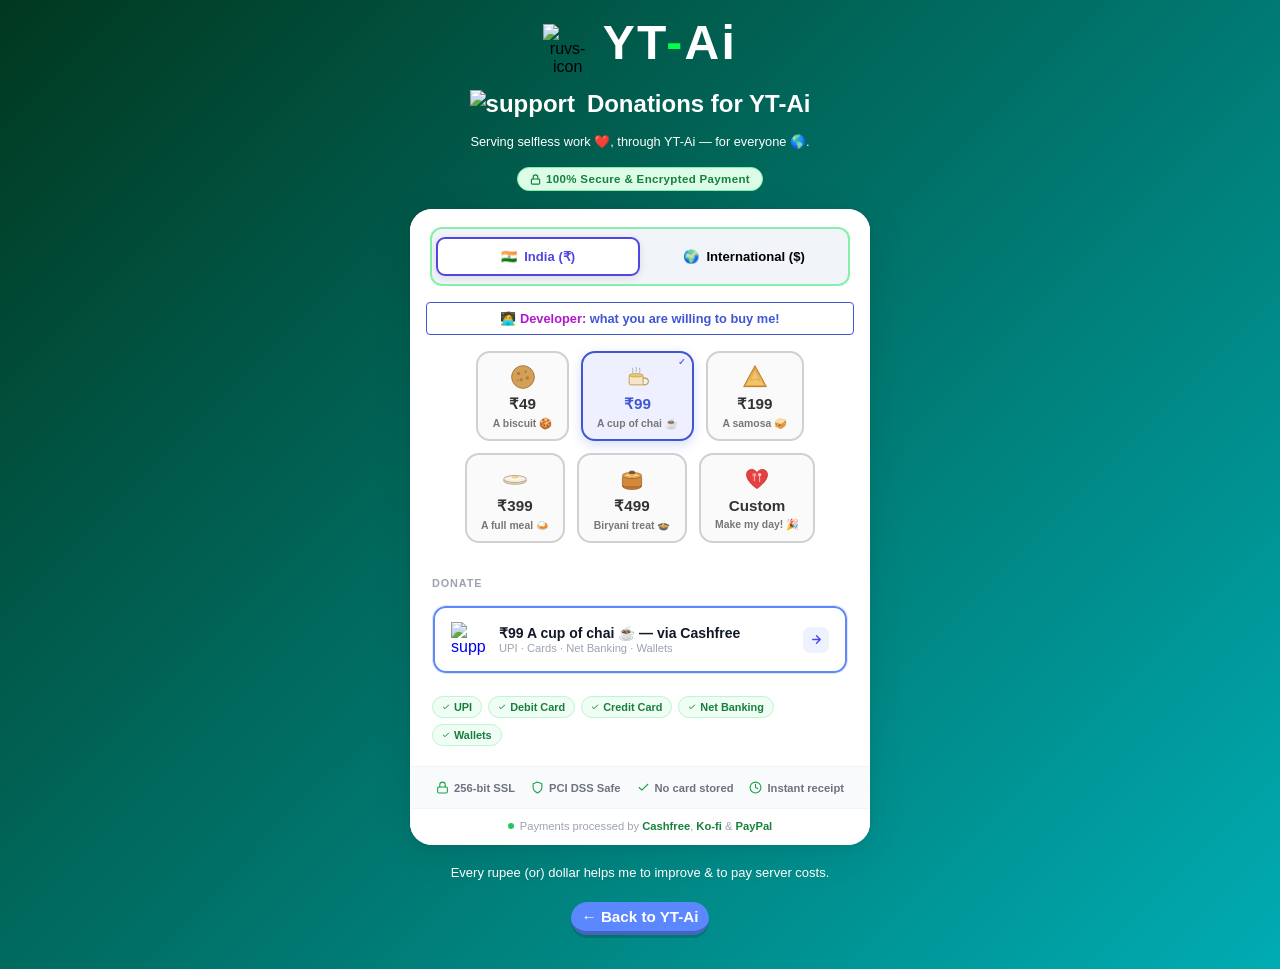
==== donation/index.html @ 8288aa3a "Add PageView analytics and update paths for yt-converter rename. Co-authored-by: Cursor <cursoragent" ====
<!DOCTYPE html>
<html lang="en">

<head>
    <meta charset="UTF-8" />
    <meta name="viewport" content="width=device-width, initial-scale=1.0" />
    <title>Donation for YT-Ai ❤️</title>
    <meta property="og:type" content="website">
    <meta property="og:site_name" content="Ruvs Tools">
    <meta property="og:title" content="Donation for YT-Ai ❤️">
    <meta property="og:description"
        content="YT-Ai runs on reader support — no ads, no paywalls. If our free tools have helped you, consider donating. Even ₹49 or $1 makes a real difference.">
    <meta property="og:url" content="https://melamrahul.github.io/yt-ai/donation/">
    <meta property="og:image" content="https://melamrahul.github.io/yt-ai/yt-ai-icon.png">
    <meta property="og:image:type" content="image/png">
    <meta property="og:image:width" content="1200">
    <meta property="og:image:height" content="630">
    <meta property="og:image:alt" content="Support YT-Ai — Free Tools, Forever">
    <meta property="og:locale" content="en_US">
    <meta name="robots" content="noindex, nofollow">
    <meta name="googlebot" content="noindex, follow">
    <meta property="article:modified_time" content="2026-06-19T07:10:00+05:30">
    <link rel="icon" type="image/png" sizes="32x32" href="https://melamrahul.github.io/yt-ai/yt-ai-icon.png">
    <link rel="icon" type="image/png" sizes="16x16" href="https://melamrahul.github.io/yt-ai/yt-ai-icon.png">
    <link rel="icon" type="image/png" sizes="96x96" href="https://melamrahul.github.io/yt-ai/yt-ai-icon.png">
    <link rel="apple-touch-icon" sizes="180x180" href="https://melamrahul.github.io/yt-ai/yt-ai-icon.png">
    <link rel="stylesheet" href="/yt-converter/donation/index.css?v=1.3">
    <script src="/chunk/scripts/sentinel.js?v=1.3" defer></script>
    <script defer data-domain="limbuilder.github.io/yt-converter" src="https://app.pageview.app/js/script.js"></script>
    <style>
        *,
        *::before,
        *::after {
            box-sizing: border-box;
            margin: 0;
            padding: 0;
        }

        @font-face {
            font-family: 'Fredoka';
            src: url('https://fonts.gstatic.com/s/fredoka/v17/X7n64b87HvSqjb_WIi2yDCRwoQ_k7367_DWu89U.woff2') format('woff2');
            font-weight: 800;
            font-style: normal;
            font-display: swap;
        }

        body {
            min-height: 100vh;
            background: linear-gradient(135deg, #01381f, #00ACB3);
            font-family: -apple-system, BlinkMacSystemFont, 'Segoe UI', Roboto, sans-serif;
            display: flex;
            align-items: center;
            justify-content: center;
            padding: 24px 16px 40px;
            -webkit-font-smoothing: antialiased;
        }

        .page-wrap {
            width: 100%;
            max-width: 460px;
            display: flex;
            flex-direction: column;
            align-items: center;
            gap: 18px;
        }

        .brand {
            text-align: center;
        }

        .brand-logo {
            width: 48px;
            height: 48px;
            background: linear-gradient(135deg, #6366f1, #8b5cf6);
            border-radius: 14px;
            display: inline-flex;
            align-items: center;
            justify-content: center;
            font-size: 22px;
            box-shadow: 0 6px 20px rgba(99, 102, 241, .35);
            margin-bottom: 10px;
        }

        .brand h1 {
            font-size: 1.35rem;
            font-weight: 800;
            color: #1e1b4b;
            letter-spacing: -.02em;
        }

        .brand p {
            font-size: .8rem;
            color: #6b7280;
            margin-top: 3px;
        }

        /* â”€â”€ SECURE TAG (top) â”€â”€ */
        .secure-tag {
            display: inline-flex;
            align-items: center;
            gap: 5px;
            background: #dcfce7;
            border: 1px solid #86efac;
            border-radius: 20px;
            padding: 5px 12px;
            font-size: .72rem;
            font-weight: 700;
            color: #15803d;
            letter-spacing: .03em;
        }

        .card {
            width: 100%;
            background: #fff;
            border-radius: 22px;
            box-shadow: 0 8px 40px rgba(0, 0, 0, .09), 0 2px 8px rgba(0, 0, 0, .05);
            overflow: hidden;
        }

        .tabs-wrap {
            padding: 18px 20px 0;
            background: #fff;
        }

        .tabs {
            display: flex;
            background: #f1f5f9;
            border-radius: 12px;
            border: 2px solid #86efac;
            padding-top: 8px;
            padding-bottom: 8px;
            padding-left: 4px;
            padding-right: 4px;
            gap: 4px;
        }

        .tab {
            flex: 1;
            display: flex;
            align-items: center;
            justify-content: center;
            gap: 6px;
            padding: 10px 12px;
            font-size: .82rem;
            font-weight: 700;
            color: black;
            cursor: pointer;
            border-radius: 9px;
            transition: all .22s;
            user-select: none;
            white-space: nowrap;
        }

        .tab.active {
            background: #fff;
            color: #4f46e5;
            border: 2px solid #4f46e5;
            box-shadow: 0 2px 8px rgba(0, 0, 0, .10);
        }

        .tab:hover:not(.active) {
            color: #374151;
        }

        .panel {
            display: none;
        }

        .panel.active {
            display: block;
        }

        .panel-inner {
            padding: 22px 22px 0;
        }

        .field-label {
            font-size: .68rem;
            font-weight: 800;
            color: #9ca3af;
            letter-spacing: .08em;
            text-transform: uppercase;
            margin-bottom: 10px;
        }

        .chips {
            display: grid;
            grid-template-columns: repeat(3, 1fr);
            gap: 8px;
            margin-bottom: 20px;
        }

        .chip {
            padding: 11px 6px;
            text-align: center;
            border: 1.5px solid #e5e7eb;
            border-radius: 10px;
            font-size: .88rem;
            font-weight: 700;
            color: #374151;
            cursor: pointer;
            background: #fafafa;
            transition: all .17s;
            position: relative;
        }

        .chip:hover {
            border-color: #a5b4fc;
            background: #eef2ff;
            color: #4f46e5;
        }

        .chip.active {
            border-color: #4f46e5;
            background: #eef2ff;
            color: #4338ca;
            box-shadow: 0 0 0 3px rgba(79, 70, 229, .1);
        }

        .chip.active::after {
            content: '✓';
            position: absolute;
            top: 3px;
            right: 6px;
            font-size: .58rem;
            color: #6366f1;
        }

        .divider {
            height: 1px;
            background: #f1f5f9;
            margin: 0 22px;
        }

        .methods-wrap {
            padding: 18px 22px 22px;
        }

        .method-card {
            border: 1.5px solid #e5e7eb;
            border-radius: 13px;
            overflow: hidden;
            margin-bottom: 8px;
            transition: border-color .18s, box-shadow .18s;
        }

        .method-card:last-child {
            margin-bottom: 0;
        }

        .method-card:hover {
            border-color: #a5b4fc;
            box-shadow: 0 4px 16px rgba(99, 102, 241, .1);
        }

        .method-btn {
            display: flex;
            align-items: center;
            gap: 13px;
            width: 100%;
            padding: 14px 16px;
            text-decoration: none;
            background: #fff;
            border-radius: 13px;
            border: 2px solid #5b87ff;
            cursor: pointer;
            transition: background .15s;
        }

        .method-btn:hover {
            background: #fafbff;
        }

        .method-icon {
            width: 38px;
            height: 38px;
            border-radius: 9px;
            display: flex;
            align-items: center;
            justify-content: center;
            flex-shrink: 0;
        }

        .icon-rzp {
            background: #eef2ff;
        }

        .icon-kofi {
            background: #fff1f1;
        }

        .icon-pp {
            background: #eff6ff;
        }

        .method-info {
            flex: 1;
            text-align: left;
        }

        .method-name {
            font-size: .875rem;
            font-weight: 700;
            color: #111827;
        }

        .method-desc {
            font-size: .7rem;
            color: #9ca3af;
            margin-top: 1px;
        }

        .method-arrow {
            width: 26px;
            height: 26px;
            background: #eef2ff;
            border-radius: 7px;
            display: flex;
            align-items: center;
            justify-content: center;
            flex-shrink: 0;
            transition: background .15s, transform .15s;
        }

        .method-btn:hover .method-arrow {
            background: #4f46e5;
            transform: translateX(2px);
        }

        .method-btn:hover .method-arrow path {
            stroke: #fff;
        }

        .or-sep {
            display: flex;
            align-items: center;
            gap: 10px;
            margin: 8px 0;
        }

        .or-line {
            flex: 1;
            height: 1px;
            background: #f1f5f9;
        }

        .or-text {
            font-size: .68rem;
            font-weight: 700;
            color: #5b87ff;
            letter-spacing: .05em;
        }

        .badge-row {
            display: flex;
            flex-wrap: wrap;
            gap: 6px;
            padding: 0 22px 20px;
        }

        .badge {
            display: inline-flex;
            align-items: center;
            gap: 4px;
            background: #f0fdf4;
            border: 1px solid #bbf7d0;
            color: #15803d;
            font-size: .68rem;
            font-weight: 700;
            padding: 4px 9px;
            border-radius: 20px;
        }

        .trust-row {
            display: flex;
            align-items: center;
            justify-content: center;
            flex-wrap: wrap;
            gap: 16px;
            padding: 14px 22px;
            background: #f9fafb;
            border-top: 1px solid #f1f5f9;
        }

        .trust-item {
            display: flex;
            align-items: center;
            gap: 5px;
            font-size: .7rem;
            font-weight: 600;
            color: #6b7280;
        }

        .trust-item svg {
            flex-shrink: 0;
        }

        .seal {
            display: flex;
            align-items: center;
            justify-content: center;
            gap: 6px;
            padding: 11px 22px 13px;
            background: #fff;
            border-top: 1px solid #f1f5f9;
        }

        .seal-dot {
            width: 6px;
            height: 6px;
            background: #22c55e;
            border-radius: 50%;
            animation: blink 2s infinite;
        }

        @keyframes blink {

            0%,
            100% {
                opacity: 1;
                transform: scale(1);
            }

            50% {
                opacity: .4;
                transform: scale(.75);
            }
        }

        .seal-text {
            font-size: .7rem;
            color: #9ca3af;
            font-weight: 500;
        }

        .seal-text strong {
            color: #15803d;
            font-weight: 700;
        }

        .bottom-note {
            text-align: center;
            font-size: .73rem;
            color: #9ca3af;
            line-height: 1.6;
        }

        .bottom-note a {
            color: #6366f1;
            text-decoration: none;
            font-weight: 600;
        }

        @media (max-width: 380px) {
            .panel-inner {
                padding: 18px 16px 0;
            }

            .methods-wrap {
                padding: 16px 16px 18px;
            }

            .badge-row {
                padding: 0 16px 16px;
            }

            .tabs-wrap {
                padding: 14px 14px 0;
            }
        }

        .panel-inner {
            font-family: sans-serif;
            padding: 1rem;
        }

        .field-label {
            text-align: left;
            font-weight: 600;
            margin-top: -20px;
            margin-bottom: 1rem;
        }

        .fiele-label {
            text-align: center;
            font-weight: 600;
            margin: 0 auto 1rem;
            text-transform: none;
            font-size: 0.8rem;
            color: #4057d4;
            border: 1px solid #4057d4;
            padding: 0.5rem;
            border-radius: 0.25rem;
        }

        #inr-chips {
            display: flex;
            flex-wrap: wrap;
            gap: 0.75rem;
            justify-content: center;
        }

        .chip {
            display: flex;
            flex-direction: column;
            align-items: center;
            gap: 4px;
            padding: 0.6rem 0.9rem;
            border: 2px solid #d0d0d0;
            border-radius: 14px;
            cursor: pointer;
            background: #fafafa;
            transition: all 0.2s ease;
            min-width: 72px;
            text-align: center;
        }

        .chip span {
            font-size: 0.95rem;
            font-weight: 700;
            color: #333;
        }

        .chip small {
            font-size: 0.65rem;
            color: #777;
            white-space: nowrap;
        }

        .chip:hover {
            border-color: #4057d4;
            background: #eef0ff;
            transform: translateY(-2px);
            box-shadow: 0 4px 12px rgba(64, 87, 212, 0.15);
        }

        .chip.active {
            border-color: #4057d4;
            background: #eef0ff;
            box-shadow: 0 4px 12px rgba(64, 87, 212, 0.2);
        }

        .chip.active span {
            color: #4057d4;
        }

        .brand {
            text-align: center;
        }

        .logo-area {
            display: flex;
            align-items: center;
            gap: 10px;
            justify-content: center;
        }

        .donation-icon {
            width: 35px;
            height: 35px;
            object-fit: contain;
        }

        .btn-go {
            background: #5b87ff;
            color: white;
            border: none;
            padding: 12px 20px;
            font-weight: 800;
            font-size: 0.95rem;
            text-transform: uppercase;
            cursor: pointer;
            border-radius: 20px;
            white-space: nowrap;
            border-bottom: 4px solid rgba(0, 0, 0, 0.25);
            box-shadow: 0 3px 0 rgba(0, 0, 0, 0.15);
            transition: transform 0.05s ease, box-shadow 0.05s ease;
            font-family: inherit;
        }

        .btn-go:hover {
            opacity: 0.9;
        }

        .btn-go:active {
            transform: translateY(3px);
            box-shadow: 0 0 0 rgba(0, 0, 0, 0.15);
            border-bottom: 1px solid rgba(0, 0, 0, 0.25);
        }
    </style>
</head>

<body>
    <div class="page-wrap">
        <div class="brand">
            <div class="logo-area">
                <img src="https://melamrahul.github.io/yt-ai/yt-ai-icon.png" alt="ruvs-icon" height="50px" width="50px"
                    style="margin-left:0px">
                <div class="header-title">
                    <a href="/yt-converter/" style="text-decoration:none;">
                        <h1 class="logo-title"
                            style="font-size:3rem;font-weight: bold; font-family:'Fredoka',sans-serif;margin-top:-0.8rem; color: white; letter-spacing:0.05em;"
                            translate="no">
                            YT<span style="color:#00ff48">-</span>Ai</h1>
                    </a>
                </div>
            </div>
            <h2 style="margin-top: 1rem; color: white;"><img
                    src="https://www.ruvs.in/resos/common/assets/donation-box-hands.png" alt="support"
                    class="donation-icon" style="margin-bottom: -5px; ">&ensp;Donations for YT-Ai</h2>
            <p style="margin-top: 1rem; color: white;">Serving selfless work ❤️, through YT-Ai — for everyone 🌎.</p>
        </div>
        <div class="secure-tag">
            <svg width="11" height="11" viewBox="0 0 24 24" fill="none" stroke="#15803d" stroke-width="2.5"
                stroke-linecap="round" stroke-linejoin="round">
                <rect x="3" y="11" width="18" height="11" rx="2" />
                <path d="M7 11V7a5 5 0 0 1 10 0v4" />
            </svg>
            100% Secure &amp; Encrypted Payment
        </div>
        <div class="card">
            <div class="tabs-wrap">
                <div class="tabs">
                    <div class="tab active" onclick="switchTab('inr')" id="tab-inr">
                        🇮🇳 &nbsp;India (₹)
                    </div>
                    <div class="tab" onclick="switchTab('usd')" id="tab-usd">
                        🌍 &nbsp;International ($)
                    </div>
                </div>
            </div>
            <div class="panel active" id="panel-inr">
                <div class="panel-inner">
                    <div class="fiele-label">
                        🧑‍💻 <span style="color: rgb(179, 23, 203);">Developer:</span> what you are willing to buy me!
                    </div>
                    <div class="chips" id="inr-chips">

                        <div class="chip" data-url="https://payments.cashfree.com/forms/ruvs-donation-49">
                            <svg xmlns="http://www.w3.org/2000/svg" viewBox="0 0 64 64" width="28" height="28">
                                <!-- Biscuit / Cookie -->
                                <circle cx="32" cy="32" r="26" fill="#d4a055" stroke="#a0703a" stroke-width="2" />
                                <circle cx="22" cy="24" r="4" fill="#a0703a" opacity="0.7" />
                                <circle cx="38" cy="20" r="3" fill="#a0703a" opacity="0.7" />
                                <circle cx="28" cy="38" r="3.5" fill="#a0703a" opacity="0.7" />
                                <circle cx="42" cy="34" r="4" fill="#a0703a" opacity="0.7" />
                                <circle cx="20" cy="40" r="2.5" fill="#a0703a" opacity="0.7" />
                            </svg>
                            <span>₹49</span>
                            <small>A biscuit 🍪</small>
                        </div>

                        <div class="chip active" data-url="https://payments.cashfree.com/forms/yt-ai-donation-99">
                            <svg xmlns="http://www.w3.org/2000/svg" viewBox="0 0 64 64" width="28" height="28">
                                <!-- Tea cup -->
                                <rect x="14" y="28" width="32" height="22" rx="4" fill="#f5e6c8" stroke="#c49a3a"
                                    stroke-width="2" />
                                <path d="M46 34 Q58 34 58 42 Q58 50 46 50" fill="none" stroke="#c49a3a"
                                    stroke-width="2.5" stroke-linecap="round" />
                                <ellipse cx="30" cy="28" rx="16" ry="4" fill="#e0c97a" stroke="#c49a3a"
                                    stroke-width="1.5" />
                                <!-- Steam -->
                                <path d="M22 22 Q24 17 22 12" fill="none" stroke="#aaa" stroke-width="2"
                                    stroke-linecap="round" />
                                <path d="M30 20 Q32 15 30 10" fill="none" stroke="#aaa" stroke-width="2"
                                    stroke-linecap="round" />
                                <path d="M38 22 Q40 17 38 12" fill="none" stroke="#aaa" stroke-width="2"
                                    stroke-linecap="round" />
                            </svg>
                            <span>₹99</span>
                            <small>A cup of chai ☕</small>
                        </div>

                        <div class="chip" data-url="https://payments.cashfree.com/forms/yt-ai-donation-199">
                            <svg xmlns="http://www.w3.org/2000/svg" viewBox="0 0 64 64" width="28" height="28">
                                <!-- Samosa triangle -->
                                <polygon points="32,6 58,54 6,54" fill="#e8a840" stroke="#b07328" stroke-width="2" />
                                <polygon points="32,14 52,50 12,50" fill="#f2c46a" stroke="none" />
                                <!-- texture lines -->
                                <line x1="32" y1="14" x2="20" y2="44" stroke="#b07328" stroke-width="1.2"
                                    opacity="0.5" />
                                <line x1="32" y1="14" x2="44" y2="44" stroke="#b07328" stroke-width="1.2"
                                    opacity="0.5" />
                                <line x1="22" y1="38" x2="42" y2="38" stroke="#b07328" stroke-width="1.2"
                                    opacity="0.5" />
                            </svg>
                            <span>₹199</span>
                            <small>A samosa 🥪</small>
                        </div>

                        <div class="chip" data-url="https://payments.cashfree.com/forms/yt-ai-donation-399">
                            <svg xmlns="http://www.w3.org/2000/svg" viewBox="0 0 64 64" width="28" height="28">
                                <!-- Plate of rice / thali -->
                                <ellipse cx="32" cy="36" rx="26" ry="8" fill="#e8e0c8" stroke="#b0a080"
                                    stroke-width="2" />
                                <ellipse cx="32" cy="32" rx="26" ry="8" fill="#f5f0e0" stroke="#b0a080"
                                    stroke-width="2" />
                                <!-- rice dots -->
                                <ellipse cx="24" cy="31" rx="3" ry="1.5" fill="#fff" opacity="0.9" />
                                <ellipse cx="32" cy="29" rx="3" ry="1.5" fill="#fff" opacity="0.9" />
                                <ellipse cx="40" cy="31" rx="3" ry="1.5" fill="#fff" opacity="0.9" />
                                <ellipse cx="28" cy="33" rx="3" ry="1.5" fill="#fff" opacity="0.9" />
                                <ellipse cx="36" cy="33" rx="3" ry="1.5" fill="#fff" opacity="0.9" />
                                <!-- dal splash -->
                                <ellipse cx="32" cy="28" rx="8" ry="3" fill="#f0c060" opacity="0.7" />
                            </svg>
                            <span>₹399</span>
                            <small>A full meal 🍛</small>
                        </div>
                        <div class="chip" data-url="https://payments.cashfree.com/forms/yt-ai-donation-499">
                            <svg xmlns="http://www.w3.org/2000/svg" viewBox="0 0 64 64" width="28" height="28">
                                <!-- Biryani pot -->
                                <ellipse cx="32" cy="48" rx="22" ry="8" fill="#c47a35" stroke="#8a5220"
                                    stroke-width="1.5" />
                                <rect x="10" y="24" width="44" height="26" rx="6" fill="#d4893a" stroke="#8a5220"
                                    stroke-width="1.5" />
                                <ellipse cx="32" cy="24" rx="22" ry="7" fill="#e8a84a" stroke="#8a5220"
                                    stroke-width="1.5" />
                                <!-- rice grains on top -->
                                <ellipse cx="22" cy="23" rx="3.5" ry="1.5" fill="#fff8e8" opacity="0.9" />
                                <ellipse cx="32" cy="21" rx="3.5" ry="1.5" fill="#fff8e8" opacity="0.9" />
                                <ellipse cx="42" cy="23" rx="3.5" ry="1.5" fill="#fff8e8" opacity="0.9" />
                                <ellipse cx="27" cy="25" rx="3" ry="1.2" fill="#fff8e8" opacity="0.8" />
                                <ellipse cx="37" cy="25" rx="3" ry="1.2" fill="#fff8e8" opacity="0.8" />
                                <!-- handle -->
                                <rect x="26" y="14" width="12" height="6" rx="3" fill="#8a5220" stroke="#5a3210"
                                    stroke-width="1.5" />
                            </svg>
                            <span>₹499</span>
                            <small>Biryani treat 🍲</small>
                        </div>

                        <div class="chip" data-url="https://payments.cashfree.com/forms/yt-ai-donation">
                            <svg xmlns="http://www.w3.org/2000/svg" viewBox="0 0 64 64" width="28" height="28">
                                <!-- Heart with fork & spoon -->
                                <path
                                    d="M32 54 C32 54 8 38 8 22 C8 14 14 10 20 10 C25 10 29 13 32 17 C35 13 39 10 44 10 C50 10 56 14 56 22 C56 38 32 54 32 54Z"
                                    fill="#e84040" stroke="#b02020" stroke-width="1.5" />
                                <!-- fork lines inside heart -->
                                <line x1="26" y1="20" x2="26" y2="36" stroke="#fff" stroke-width="2"
                                    stroke-linecap="round" opacity="0.8" />
                                <line x1="23" y1="20" x2="23" y2="25" stroke="#fff" stroke-width="1.5"
                                    stroke-linecap="round" opacity="0.8" />
                                <line x1="29" y1="20" x2="29" y2="25" stroke="#fff" stroke-width="1.5"
                                    stroke-linecap="round" opacity="0.8" />
                                <!-- spoon inside heart -->
                                <ellipse cx="38" cy="22" rx="4" ry="3" fill="#fff" opacity="0.8" />
                                <line x1="38" y1="25" x2="38" y2="38" stroke="#fff" stroke-width="2"
                                    stroke-linecap="round" opacity="0.8" />
                            </svg>
                            <span>Custom</span>
                            <small>Make my day! 🎉</small>
                        </div>

                    </div>
                </div>

                <div class="methods-wrap">
                    <div class="field-label">Donate</div>
                    <div class="method-card">
                        <a id="inr-pay-btn" href="https://payments.cashfree.com/forms/yt-ai-donation-99" target="_blank"
                            rel="noopener" class="method-btn">
                            <img src="https://www.ruvs.in/resos/common/assets/cashfree-icon.png" alt="support"
                                style="height:35px; width:35px;">
                            <div class="method-info">
                                <div class="method-name" id="inr-btn-label">₹99 A cup of chai ☕ — via Cashfree</div>
                                <div class="method-desc">UPI · Cards · Net Banking · Wallets</div>
                            </div>
                            <div class="method-arrow">
                                <svg width="13" height="13" viewBox="0 0 24 24" fill="none" stroke="#4f46e5"
                                    stroke-width="2.5" stroke-linecap="round" stroke-linejoin="round">
                                    <path d="M5 12h14M12 5l7 7-7 7" />
                                </svg>
                            </div>
                        </a>
                    </div>
                </div>

                <div class="badge-row">
                    <span class="badge"><svg width="8" height="8" viewBox="0 0 24 24" fill="none" stroke="#15803d"
                            stroke-width="3" stroke-linecap="round" stroke-linejoin="round">
                            <polyline points="20 6 9 17 4 12" />
                        </svg>UPI</span>
                    <span class="badge"><svg width="8" height="8" viewBox="0 0 24 24" fill="none" stroke="#15803d"
                            stroke-width="3" stroke-linecap="round" stroke-linejoin="round">
                            <polyline points="20 6 9 17 4 12" />
                        </svg>Debit Card</span>
                    <span class="badge"><svg width="8" height="8" viewBox="0 0 24 24" fill="none" stroke="#15803d"
                            stroke-width="3" stroke-linecap="round" stroke-linejoin="round">
                            <polyline points="20 6 9 17 4 12" />
                        </svg>Credit Card</span>
                    <span class="badge"><svg width="8" height="8" viewBox="0 0 24 24" fill="none" stroke="#15803d"
                            stroke-width="3" stroke-linecap="round" stroke-linejoin="round">
                            <polyline points="20 6 9 17 4 12" />
                        </svg>Net Banking</span>
                    <span class="badge"><svg width="8" height="8" viewBox="0 0 24 24" fill="none" stroke="#15803d"
                            stroke-width="3" stroke-linecap="round" stroke-linejoin="round">
                            <polyline points="20 6 9 17 4 12" />
                        </svg>Wallets</span>
                </div>
            </div>
            <div class="panel" id="panel-usd">
                <div class="panel-inner">
                    <div class="fiele-label">
                        🧑‍💻 <span style="color: rgb(179, 23, 203);">Developer:</span> what you are willing to buy me!
                    </div>
                    <div class="chips" id="usd-chips">

                        <div class="chip active" data-kofi="https://ko-fi.com/ruvsin/5"
                            data-paypal="https://www.paypal.com/paypalme/melamrahul/5">
                            <svg xmlns="http://www.w3.org/2000/svg" viewBox="0 0 64 64" width="28" height="28">
                                <!-- Coffee cup -->
                                <rect x="14" y="26" width="30" height="24" rx="4" fill="#f5e6c8" stroke="#c49a3a"
                                    stroke-width="2" />
                                <path d="M44 32 Q56 32 56 40 Q56 48 44 48" fill="none" stroke="#c49a3a"
                                    stroke-width="2.5" stroke-linecap="round" />
                                <ellipse cx="29" cy="26" rx="15" ry="4" fill="#6f3e1e" stroke="#4a2810"
                                    stroke-width="1.5" />
                                <!-- foam -->
                                <ellipse cx="29" cy="26" rx="10" ry="2.5" fill="#d4a97a" opacity="0.7" />
                                <!-- steam -->
                                <path d="M22 20 Q24 15 22 10" fill="none" stroke="#bbb" stroke-width="2"
                                    stroke-linecap="round" />
                                <path d="M29 18 Q31 13 29 8" fill="none" stroke="#bbb" stroke-width="2"
                                    stroke-linecap="round" />
                                <path d="M36 20 Q38 15 36 10" fill="none" stroke="#bbb" stroke-width="2"
                                    stroke-linecap="round" />
                            </svg>
                            <span>$5</span>
                            <small>A coffee ☕</small>
                        </div>

                        <div class="chip" data-kofi="https://ko-fi.com/ruvsin/10"
                            data-paypal="https://www.paypal.com/paypalme/melamrahul/10">
                            <svg xmlns="http://www.w3.org/2000/svg" viewBox="0 0 64 64" width="28" height="28">
                                <!-- Burger -->
                                <!-- top bun -->
                                <ellipse cx="32" cy="18" rx="22" ry="10" fill="#e8a840" stroke="#b07328"
                                    stroke-width="1.5" />
                                <ellipse cx="32" cy="14" rx="22" ry="8" fill="#f2c46a" stroke="none" />
                                <!-- sesame seeds -->
                                <ellipse cx="24" cy="12" rx="2.5" ry="1.2" fill="#fff8e0" opacity="0.9" />
                                <ellipse cx="34" cy="10" rx="2.5" ry="1.2" fill="#fff8e0" opacity="0.9" />
                                <ellipse cx="42" cy="13" rx="2.5" ry="1.2" fill="#fff8e0" opacity="0.9" />
                                <!-- lettuce -->
                                <ellipse cx="32" cy="28" rx="24" ry="5" fill="#6abf5e" stroke="#4a9e40"
                                    stroke-width="1" />
                                <!-- patty -->
                                <ellipse cx="32" cy="34" rx="22" ry="5" fill="#7a3e1e" stroke="#5a2e10"
                                    stroke-width="1.5" />
                                <!-- cheese -->
                                <ellipse cx="32" cy="38" rx="23" ry="4" fill="#f5c030" stroke="#d4a020"
                                    stroke-width="1" />
                                <!-- bottom bun -->
                                <ellipse cx="32" cy="46" rx="22" ry="7" fill="#e8a840" stroke="#b07328"
                                    stroke-width="1.5" />
                            </svg>
                            <span>$10</span>
                            <small>A burger 🍔</small>
                        </div>

                        <div class="chip" data-kofi="https://ko-fi.com/ruvsin/15"
                            data-paypal="https://www.paypal.com/paypalme/melamrahul/15">
                            <svg xmlns="http://www.w3.org/2000/svg" viewBox="0 0 64 64" width="28" height="28">
                                <!-- Pizza slice -->
                                <polygon points="32,6 58,54 6,54" fill="#e8513a" stroke="#c03020" stroke-width="1.5" />
                                <!-- cheese base -->
                                <polygon points="32,12 54,50 10,50" fill="#f5c84a" stroke="none" />
                                <!-- crust -->
                                <path d="M6,54 Q32,62 58,54" fill="#e8a840" stroke="#b07328" stroke-width="1.5" />
                                <!-- pepperoni -->
                                <circle cx="32" cy="30" r="5" fill="#c03020" stroke="#8a1a10" stroke-width="1" />
                                <circle cx="22" cy="42" r="4" fill="#c03020" stroke="#8a1a10" stroke-width="1" />
                                <circle cx="42" cy="42" r="4" fill="#c03020" stroke="#8a1a10" stroke-width="1" />
                                <!-- mozzarella -->
                                <circle cx="32" cy="30" r="2" fill="#fff8e8" opacity="0.7" />
                                <circle cx="22" cy="42" r="1.5" fill="#fff8e8" opacity="0.7" />
                                <circle cx="42" cy="42" r="1.5" fill="#fff8e8" opacity="0.7" />
                            </svg>
                            <span>$15</span>
                            <small>A pizza slice 🍕</small>
                        </div>

                        <div class="chip" data-kofi="https://ko-fi.com/ruvsin/25"
                            data-paypal="https://www.paypal.com/paypalme/melamrahul/25">
                            <svg xmlns="http://www.w3.org/2000/svg" viewBox="0 0 64 64" width="28" height="28">
                                <!-- Ramen bowl -->
                                <!-- bowl -->
                                <path d="M8,28 Q8,56 32,56 Q56,56 56,28 Z" fill="#f0e8d8" stroke="#b0a080"
                                    stroke-width="2" />
                                <ellipse cx="32" cy="28" rx="24" ry="8" fill="#e8d5b0" stroke="#b0a080"
                                    stroke-width="2" />
                                <!-- broth -->
                                <ellipse cx="32" cy="28" rx="20" ry="6" fill="#d4883a" opacity="0.85" />
                                <!-- noodles -->
                                <path d="M16,28 Q24,22 32,28 Q40,34 48,28" fill="none" stroke="#f5f0d8"
                                    stroke-width="2.5" stroke-linecap="round" />
                                <path d="M18,31 Q26,25 34,31 Q42,37 50,31" fill="none" stroke="#f5f0d8" stroke-width="2"
                                    stroke-linecap="round" opacity="0.7" />
                                <!-- egg half -->
                                <circle cx="38" cy="24" r="6" fill="#fff8e0" stroke="#d4c080" stroke-width="1" />
                                <circle cx="38" cy="24" r="3" fill="#f5a020" />
                                <!-- chopsticks -->
                                <line x1="24" y1="4" x2="20" y2="28" stroke="#8a5c2a" stroke-width="2.5"
                                    stroke-linecap="round" />
                                <line x1="32" y1="4" x2="28" y2="28" stroke="#8a5c2a" stroke-width="2.5"
                                    stroke-linecap="round" />
                            </svg>
                            <span>$25</span>
                            <small>A soup bowl 🍜</small>
                        </div>

                        <div class="chip" data-kofi="https://ko-fi.com/ruvsin/30"
                            data-paypal="https://www.paypal.com/paypalme/melamrahul/30">
                            <svg xmlns="http://www.w3.org/2000/svg" viewBox="0 0 64 64" width="28" height="28">
                                <!-- Steak on plate -->
                                <!-- plate -->
                                <ellipse cx="32" cy="48" rx="26" ry="8" fill="#e8e0d0" stroke="#c0b090"
                                    stroke-width="2" />
                                <ellipse cx="32" cy="44" rx="26" ry="8" fill="#f0ece0" stroke="#c0b090"
                                    stroke-width="2" />
                                <!-- steak -->
                                <ellipse cx="32" cy="38" rx="18" ry="10" fill="#7a2e10" stroke="#5a1e08"
                                    stroke-width="1.5" />
                                <ellipse cx="32" cy="36" rx="14" ry="7" fill="#c04020" stroke="none" opacity="0.7" />
                                <!-- grill marks -->
                                <line x1="22" y1="32" x2="26" y2="44" stroke="#4a1808" stroke-width="2"
                                    stroke-linecap="round" opacity="0.6" />
                                <line x1="30" y1="30" x2="34" y2="44" stroke="#4a1808" stroke-width="2"
                                    stroke-linecap="round" opacity="0.6" />
                                <line x1="38" y1="32" x2="40" y2="44" stroke="#4a1808" stroke-width="2"
                                    stroke-linecap="round" opacity="0.6" />
                                <!-- fork & knife -->
                                <line x1="10" y1="20" x2="10" y2="50" stroke="#c0c0c0" stroke-width="2.5"
                                    stroke-linecap="round" />
                                <line x1="8" y1="20" x2="8" y2="28" stroke="#c0c0c0" stroke-width="1.5"
                                    stroke-linecap="round" />
                                <line x1="12" y1="20" x2="12" y2="28" stroke="#c0c0c0" stroke-width="1.5"
                                    stroke-linecap="round" />
                                <line x1="54" y1="20" x2="54" y2="50" stroke="#c0c0c0" stroke-width="2.5"
                                    stroke-linecap="round" />
                                <path d="M51,20 Q51,30 54,32 Q57,30 57,20" fill="none" stroke="#c0c0c0"
                                    stroke-width="1.5" />
                            </svg>
                            <span>$30</span>
                            <small>A steak dinner 🥩</small>
                        </div>

                        <div class="chip" data-kofi="https://ko-fi.com/ruvsin"
                            data-paypal="https://www.paypal.com/paypalme/melamrahul/">
                            <svg xmlns="http://www.w3.org/2000/svg" viewBox="0 0 64 64" width="28" height="28">
                                <!-- Heart with fork & spoon -->
                                <path
                                    d="M32 54 C32 54 8 38 8 22 C8 14 14 10 20 10 C25 10 29 13 32 17 C35 13 39 10 44 10 C50 10 56 14 56 22 C56 38 32 54 32 54Z"
                                    fill="#e84040" stroke="#b02020" stroke-width="1.5" />
                                <!-- fork lines -->
                                <line x1="26" y1="20" x2="26" y2="36" stroke="#fff" stroke-width="2"
                                    stroke-linecap="round" opacity="0.85" />
                                <line x1="23" y1="20" x2="23" y2="26" stroke="#fff" stroke-width="1.5"
                                    stroke-linecap="round" opacity="0.85" />
                                <line x1="29" y1="20" x2="29" y2="26" stroke="#fff" stroke-width="1.5"
                                    stroke-linecap="round" opacity="0.85" />
                                <!-- spoon -->
                                <ellipse cx="38" cy="22" rx="4" ry="3" fill="#fff" opacity="0.85" />
                                <line x1="38" y1="25" x2="38" y2="38" stroke="#fff" stroke-width="2"
                                    stroke-linecap="round" opacity="0.85" />
                            </svg>
                            <span>Custom</span>
                            <small>Make my day! 🎉</small>
                        </div>

                    </div>
                </div>
                <div class="divider"></div>

                <div class="methods-wrap">
                    <div class="field-label">Donate</div>

                    <div class="method-card">
                        <a id="kofi-btn" href="https://ko-fi.com/ruvsin/5" target="_blank" rel="noopener"
                            class="method-btn">
                            <img src="https://cdn.prod.website-files.com/5c14e387dab576fe667689cf/670f5a01229bf8a18f97a3c1_favion.png"
                                alt="support" style="height:35px; width:35px;">
                            <div class="method-info">
                                <div class="method-name" id="kofi-label">$5 A coffee ☕ — via Ko-fi</div>
                                <div class="method-desc">Credit Card · One-time · Instant</div>
                            </div>
                            <div class="method-arrow">
                                <svg width="13" height="13" viewBox="0 0 24 24" fill="none" stroke="#4f46e5"
                                    stroke-width="2.5" stroke-linecap="round" stroke-linejoin="round">
                                    <path d="M5 12h14M12 5l7 7-7 7" />
                                </svg>
                            </div>
                        </a>
                    </div>

                    <div class="or-sep">
                        <div class="or-line"></div>
                        <div class="or-text">OR</div>
                        <div class="or-line"></div>
                    </div>

                    <div class="method-card">
                        <a id="paypal-btn" href="https://www.paypal.com/paypalme/melamrahul/5" target="_blank"
                            rel="noopener" class="method-btn">
                            <div class="method-icon icon-pp">
                                <img src="https://www.ruvs.in/resos/common/assets/paypal-icon.png" alt="support"
                                    style="height:35px; width:35px;">
                            </div>
                            <div class="method-info">
                                <div class="method-name" id="paypal-label">$5 A coffee ☕ — via PayPal</div>
                                <div class="method-desc">PayPal Balance · Cards · USD / EUR / GBP</div>
                            </div>
                            <div class="method-arrow">
                                <svg width="13" height="13" viewBox="0 0 24 24" fill="none" stroke="#4f46e5"
                                    stroke-width="2.5" stroke-linecap="round" stroke-linejoin="round">
                                    <path d="M5 12h14M12 5l7 7-7 7" />
                                </svg>
                            </div>
                        </a>
                    </div>
                </div>

                <div class="badge-row">
                    <span class="badge"><svg width="8" height="8" viewBox="0 0 24 24" fill="none" stroke="#15803d"
                            stroke-width="3" stroke-linecap="round" stroke-linejoin="round">
                            <polyline points="20 6 9 17 4 12" />
                        </svg>Ko-fi</span>
                    <span class="badge"><svg width="8" height="8" viewBox="0 0 24 24" fill="none" stroke="#15803d"
                            stroke-width="3" stroke-linecap="round" stroke-linejoin="round">
                            <polyline points="20 6 9 17 4 12" />
                        </svg>PayPal</span>
                    <span class="badge"><svg width="8" height="8" viewBox="0 0 24 24" fill="none" stroke="#15803d"
                            stroke-width="3" stroke-linecap="round" stroke-linejoin="round">
                            <polyline points="20 6 9 17 4 12" />
                        </svg>Credit Card</span>
                    <span class="badge"><svg width="8" height="8" viewBox="0 0 24 24" fill="none" stroke="#15803d"
                            stroke-width="3" stroke-linecap="round" stroke-linejoin="round">
                            <polyline points="20 6 9 17 4 12" />
                        </svg>USD / EUR / GBP</span>
                </div>
            </div>
            <div class="trust-row">
                <div class="trust-item">
                    <svg width="13" height="13" viewBox="0 0 24 24" fill="none" stroke="#16a34a" stroke-width="2"
                        stroke-linecap="round" stroke-linejoin="round">
                        <rect x="3" y="11" width="18" height="11" rx="2" />
                        <path d="M7 11V7a5 5 0 0 1 10 0v4" />
                    </svg>
                    256-bit SSL
                </div>
                <div class="trust-item">
                    <svg width="13" height="13" viewBox="0 0 24 24" fill="none" stroke="#16a34a" stroke-width="2"
                        stroke-linecap="round" stroke-linejoin="round">
                        <path d="M12 22s8-4 8-10V5l-8-3-8 3v7c0 6 8 10 8 10z" />
                    </svg>
                    PCI DSS Safe
                </div>
                <div class="trust-item">
                    <svg width="13" height="13" viewBox="0 0 24 24" fill="none" stroke="#16a34a" stroke-width="2"
                        stroke-linecap="round" stroke-linejoin="round">
                        <polyline points="20 6 9 17 4 12" />
                    </svg>
                    No card stored
                </div>
                <div class="trust-item">
                    <svg width="13" height="13" viewBox="0 0 24 24" fill="none" stroke="#16a34a" stroke-width="2"
                        stroke-linecap="round" stroke-linejoin="round">
                        <circle cx="12" cy="12" r="10" />
                        <polyline points="12 6 12 12 16 14" />
                    </svg>
                    Instant receipt
                </div>
            </div>
            <div class="seal">
                <div class="seal-dot"></div>
                <span class="seal-text">Payments processed by <strong>Cashfree</strong>, <strong>Ko-fi</strong> &amp;
                    <strong>PayPal</strong></span>
            </div>

        </div>
        <div class="bottom-note" style="color: white; font-size: 13px;">
            Every rupee (or) dollar helps me to improve &amp; to pay server costs.<br><br>
            <a href="https://melamrahul.github.io/yt-ai/" class="btn-go"
                style="color: white; padding: 6px 10px; text-transform: none">←
                Back to YT-Ai</a>
        </div>

    </div>

    <script>
        function switchTab(tab) {
            ['inr', 'usd'].forEach(t => {
                document.getElementById('tab-' + t).classList.toggle('active', t === tab);
                document.getElementById('panel-' + t).classList.toggle('active', t === tab);
            });
        }
        document.querySelectorAll('#inr-chips .chip').forEach(chip => {
            chip.addEventListener('click', () => {
                document.querySelectorAll('#inr-chips .chip').forEach(c => c.classList.remove('active'));
                chip.classList.add('active');

                const label = chip.textContent.trim();

                document.getElementById('inr-pay-btn').href = chip.dataset.url;
                document.getElementById('inr-btn-label').textContent =
                    label === 'Custom'
                        ? 'Custom Amount — via Cashfree'
                        : `${label} — via Cashfree`;
            });
        });
        document.querySelectorAll('#usd-chips .chip').forEach(chip => {
            chip.addEventListener('click', () => {
                document.querySelectorAll('#usd-chips .chip').forEach(c => c.classList.remove('active'));
                chip.classList.add('active');
                const label = chip.textContent.trim();
                const isCustom = label === 'Custom';
                document.getElementById('kofi-btn').href = chip.dataset.kofi;
                document.getElementById('kofi-label').textContent =
                    isCustom
                        ? 'Custom Amount — via Ko-fi'
                        : `${label} — via Ko-fi`;
                document.getElementById('paypal-btn').href = chip.dataset.paypal;
                document.getElementById('paypal-label').textContent =
                    isCustom
                        ? 'Custom Amount — via PayPal'
                        : `${label} — via PayPal`;
            });
        });
         document.addEventListener('DOMContentLoaded', async () => {
            try {
                const response = await fetch('https://ruvs.in/tools/geo', {
                    cache: 'no-store'
                });
                if (!response.ok) return;
                const geo = await response.json();
                if (geo.success !== false && geo.country_code !== 'IN') {
                    switchTab('usd');
                } else {
                    switchTab('inr');
                }
            } catch (err) {
                console.error('Geo lookup failed:', err);
                switchTab('inr');
            }
        });
    </script>
    <!--<script src="https://www.ruvs.in/resos/react/boom.js?v=1.6"></script>-->
    <script src="/yt-converter/donation/a.js?v=1.6"></script>
</body>

</html>
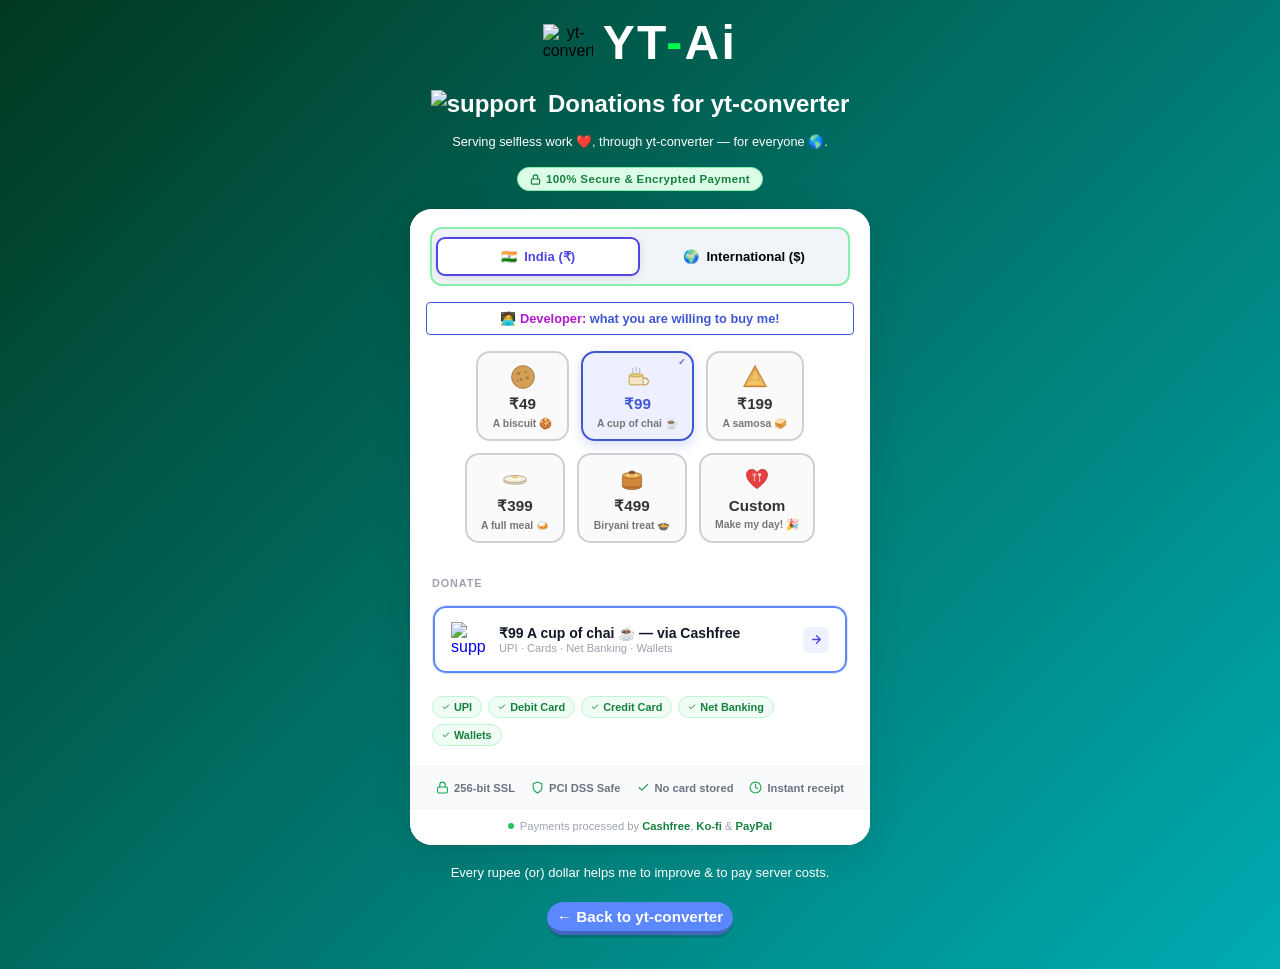
==== commit 012ef4d5: "Rebrand to yt-converter with logo, favicon, Ko-fi, and analytics. Co-authored-by: Cursor <cursoragen" ====
--- a/donation/index.html
+++ b/donation/index.html
@@ -4,29 +4,29 @@
 <head>
     <meta charset="UTF-8" />
     <meta name="viewport" content="width=device-width, initial-scale=1.0" />
-    <title>Donation for YT-Ai ❤️</title>
+    <title>Donation for yt-converter ❤️</title>
     <meta property="og:type" content="website">
     <meta property="og:site_name" content="Ruvs Tools">
-    <meta property="og:title" content="Donation for YT-Ai ❤️">
+    <meta property="og:title" content="Donation for yt-converter ❤️">
     <meta property="og:description"
-        content="YT-Ai runs on reader support — no ads, no paywalls. If our free tools have helped you, consider donating. Even ₹49 or $1 makes a real difference.">
-    <meta property="og:url" content="https://melamrahul.github.io/yt-ai/donation/">
-    <meta property="og:image" content="https://melamrahul.github.io/yt-ai/yt-ai-icon.png">
+        content="yt-converter runs on reader support — no ads, no paywalls. If our free tools have helped you, consider donating. Even ₹49 or $1 makes a real difference.">
+    <meta property="og:url" content="https://limbuilder.github.io/yt-converter/donation/">
+    <meta property="og:image" content="https://limbuilder.github.io/yt-converter/yt-converter-512.png">
     <meta property="og:image:type" content="image/png">
     <meta property="og:image:width" content="1200">
     <meta property="og:image:height" content="630">
-    <meta property="og:image:alt" content="Support YT-Ai — Free Tools, Forever">
+    <meta property="og:image:alt" content="Support yt-converter — Free Tools, Forever">
     <meta property="og:locale" content="en_US">
     <meta name="robots" content="noindex, nofollow">
     <meta name="googlebot" content="noindex, follow">
     <meta property="article:modified_time" content="2026-06-19T07:10:00+05:30">
-    <link rel="icon" type="image/png" sizes="32x32" href="https://melamrahul.github.io/yt-ai/yt-ai-icon.png">
-    <link rel="icon" type="image/png" sizes="16x16" href="https://melamrahul.github.io/yt-ai/yt-ai-icon.png">
-    <link rel="icon" type="image/png" sizes="96x96" href="https://melamrahul.github.io/yt-ai/yt-ai-icon.png">
-    <link rel="apple-touch-icon" sizes="180x180" href="https://melamrahul.github.io/yt-ai/yt-ai-icon.png">
+    <link rel="icon" href="/yt-converter/favicon.ico" sizes="any">
+    <link rel="icon" type="image/png" sizes="32x32" href="/yt-converter/favicon-32x32.png">
+    <link rel="icon" type="image/png" sizes="16x16" href="/yt-converter/favicon-16x16.png">
+    <link rel="apple-touch-icon" sizes="180x180" href="/yt-converter/apple-touch-icon.png">
     <link rel="stylesheet" href="/yt-converter/donation/index.css?v=1.3">
     <script src="/chunk/scripts/sentinel.js?v=1.3" defer></script>
-    <script defer data-domain="limbuilder.github.io/yt-converter" src="https://app.pageview.app/js/script.js"></script>
+    <script defer data-domain="limbuilder.github.io" src="https://app.pageview.app/js/script.js"></script>
     <style>
         *,
         *::before,
@@ -594,7 +594,7 @@
     <div class="page-wrap">
         <div class="brand">
             <div class="logo-area">
-                <img src="https://melamrahul.github.io/yt-ai/yt-ai-icon.png" alt="ruvs-icon" height="50px" width="50px"
+                <img src="/yt-converter/yt-converter-logo.png" alt="yt-converter" height="50px" width="50px"
                     style="margin-left:0px">
                 <div class="header-title">
                     <a href="/yt-converter/" style="text-decoration:none;">
@@ -607,8 +607,8 @@
             </div>
             <h2 style="margin-top: 1rem; color: white;"><img
                     src="https://www.ruvs.in/resos/common/assets/donation-box-hands.png" alt="support"
-                    class="donation-icon" style="margin-bottom: -5px; ">&ensp;Donations for YT-Ai</h2>
-            <p style="margin-top: 1rem; color: white;">Serving selfless work ❤️, through YT-Ai — for everyone 🌎.</p>
+                    class="donation-icon" style="margin-bottom: -5px; ">&ensp;Donations for yt-converter</h2>
+            <p style="margin-top: 1rem; color: white;">Serving selfless work ❤️, through yt-converter — for everyone 🌎.</p>
         </div>
         <div class="secure-tag">
             <svg width="11" height="11" viewBox="0 0 24 24" fill="none" stroke="#15803d" stroke-width="2.5"
@@ -1081,9 +1081,9 @@
         </div>
         <div class="bottom-note" style="color: white; font-size: 13px;">
             Every rupee (or) dollar helps me to improve &amp; to pay server costs.<br><br>
-            <a href="https://melamrahul.github.io/yt-ai/" class="btn-go"
+            <a href="https://limbuilder.github.io/yt-converter/" class="btn-go"
                 style="color: white; padding: 6px 10px; text-transform: none">←
-                Back to YT-Ai</a>
+                Back to yt-converter</a>
         </div>
 
     </div>
